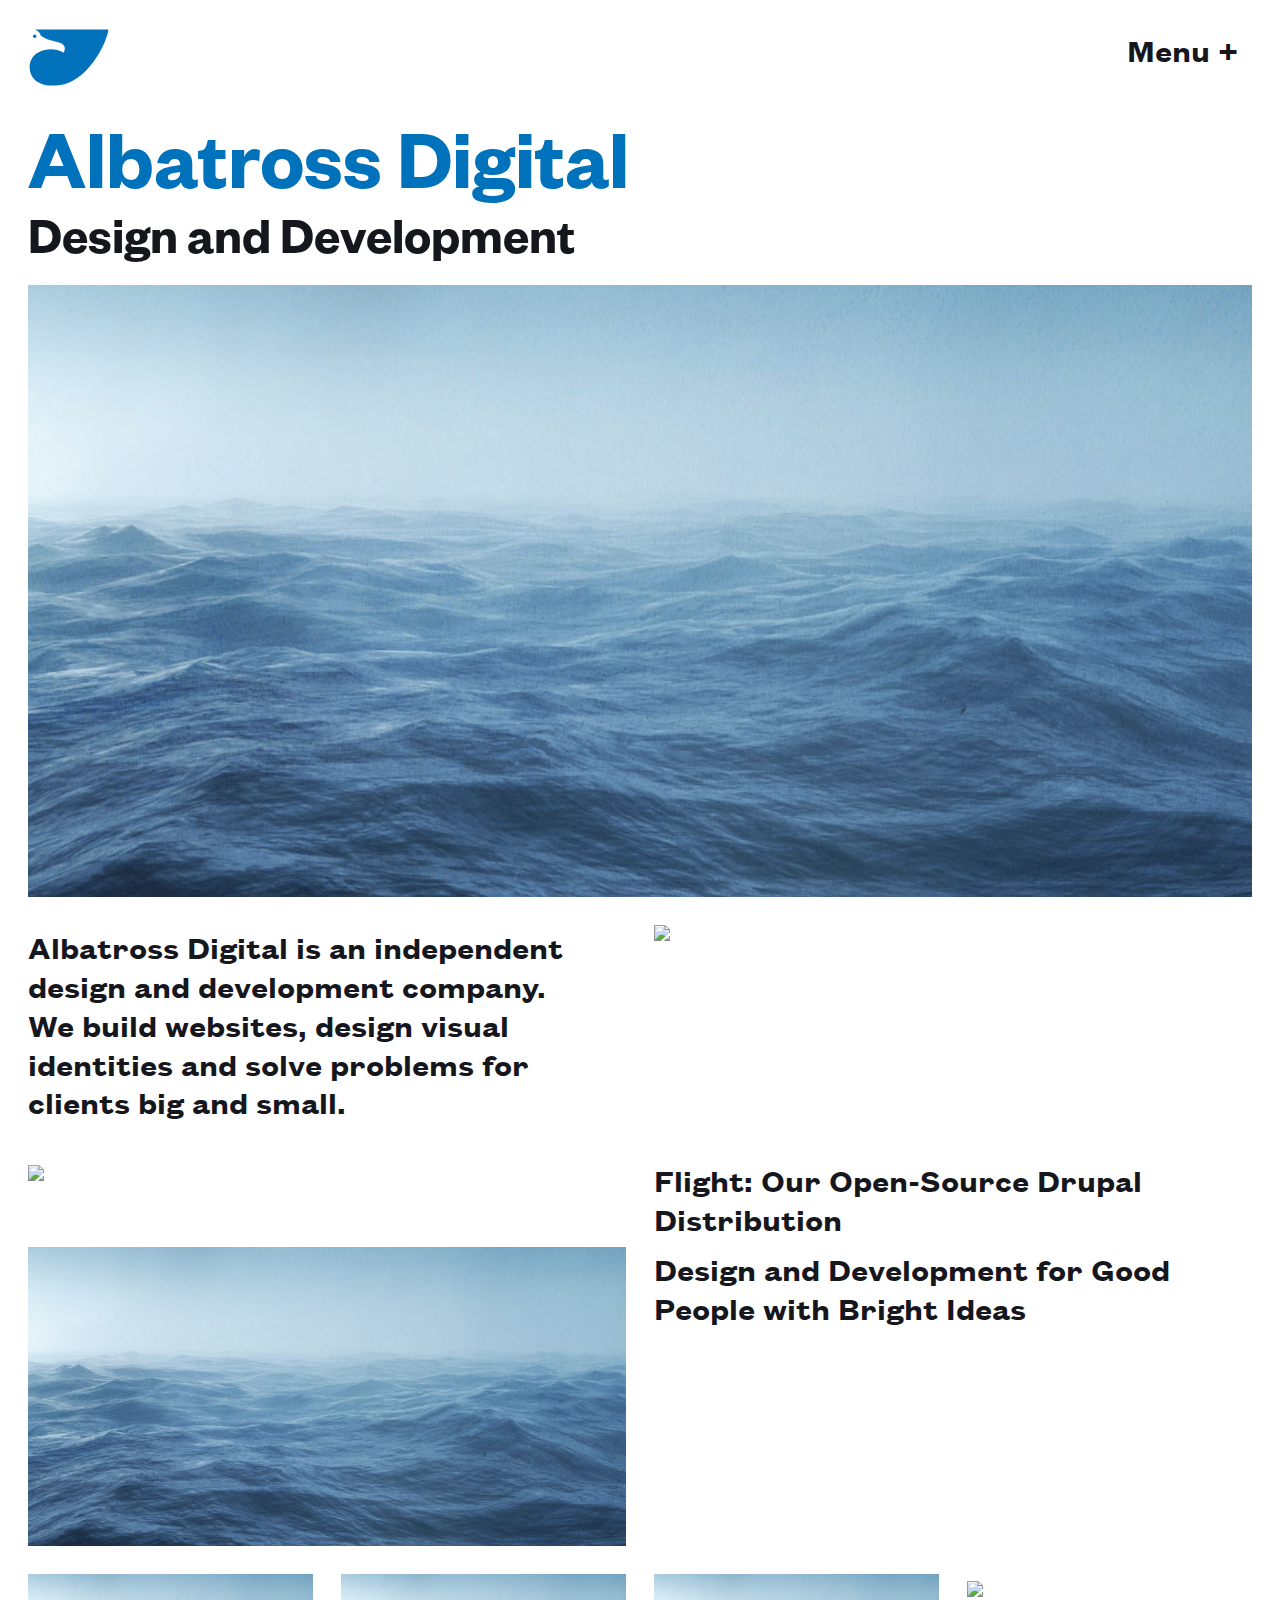
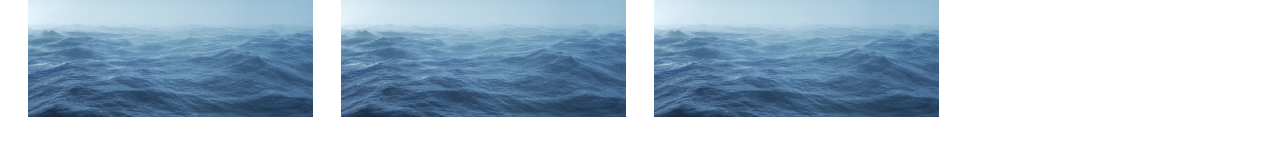
==== app/index.html @ 4531837c "adding imgs and updated about index and projects" ====
<!doctype html>
<html class="no-js" lang="en" >
  <head>
    <meta charset="utf-8">
    <meta name="viewport" content="width=device-width, initial-scale=1.0">
    <title>Foundation project</title>
    <!-- build:css css/libraries.min.css -->
    <link rel="stylesheet" href="bower_components/font-awesome/css/font-awesome.css">
    <!-- bower:css -->
    <!-- endbower -->
    <!-- endbuild -->
    <!-- build:css css/app.min.css -->
    <link rel="stylesheet" href="css/app.css">
    <link rel="stylesheet" href="css/app_override.css">
    <!-- endbuild -->
    <!-- build:js js/vendor/modernizr.min.js -->
    <script src="bower_components/modernizr/modernizr.js"></script>
    <script src="//use.typekit.net/ivk3gyu.js"></script>
    <script>try{Typekit.load();}catch(e){}</script>
    <!-- endbuild -->
  </head>
  <body>

    <div class="row">
      <div class="columns small-6 large-6">
        <a href="#"><img class="logo" src="images/logo.svg"></a>
      </div>
      <div class="columns small-6 large-6">
        <h3 class="right menu">Menu +</h3>
      </div>
    </div>
    
    <div class="row">
      <div class="columns large-12">
        <h1 class="wordmark">Albatross Digital</h1>
      </div>
    </div>
    <div class="row">
      <div class="columns medium-10 large-8 end">
        <h2 class="sub-title">Design and Development</h2>
      </div>
    </div>

    <div class="row">
      <div class="columns large-12 project-img-wide">
        <img src="images/ocean.jpg">
      </div>
    </div>

    <div class="row">
      <div class="columns medium-6 large-6 body-content">
        <h3>Albatross Digital is an independent design and development company. We build websites, design visual identities and solve problems for clients big and small.</h3>
      </div>
      <div class="columns medium-6 large-6">
        <img class="project-img" src="images/pioneer3.jpg">
      </div>
    </div>

    <div class="row">
      <div class="columns medium-6 large-6 project-img">
        <img src="images/pioneer3.jpg">
      </div>
      <div class="columns medium-6 large-6 note-teaser">
        <h3><a href="#">Flight: Our Open-Source Drupal Distribution</a></h3>
      </div>
    </div>

    <div class="row">
      <div class="columns medium-6 large-6 project-img">
        <img src="images/ocean.jpg">
      </div>
      <div class="columns medium-6 large-6 end">
        <h3><a href="#">Design and Development for Good People with Bright Ideas</a></h3>
      </div>
    </div>

    <div class="row">
      <div class="columns medium-6 large-3 project-img">
        <img src="images/ocean.jpg">
      </div>
      <div class="columns medium-6 large-3 end">
        <img src="images/ocean.jpg">
      </div>
      <div class="columns medium-6 large-3 project-img">
        <img src="images/ocean.jpg">
      </div>
      <div class="columns medium-6 large-3 end">
        <img src="images/pioneer3.jpg">
      </div>
    </div>





    <!-- build:js js/vendor/libraries.min.js -->
    <!-- bower:js -->
    <script src="bower_components/jquery/dist/jquery.js"></script>
    <script src="bower_components/fastclick/lib/fastclick.js"></script>
    <!-- endbower -->
    <!-- endbuild -->
    <!-- build:js js/vendor/foundation.min.js -->
    <script src="bower_components/foundation/js/foundation/foundation.js"></script>
    <script src="bower_components/foundation/js/foundation/foundation.abide.js"></script>
    <script src="bower_components/foundation/js/foundation/foundation.accordion.js"></script>
    <script src="bower_components/foundation/js/foundation/foundation.alert.js"></script>
    <script src="bower_components/foundation/js/foundation/foundation.clearing.js"></script>
    <script src="bower_components/foundation/js/foundation/foundation.dropdown.js"></script>
    <script src="bower_components/foundation/js/foundation/foundation.equalizer.js"></script>
    <script src="bower_components/foundation/js/foundation/foundation.interchange.js"></script>
    <script src="bower_components/foundation/js/foundation/foundation.joyride.js"></script>
    <script src="bower_components/foundation/js/foundation/foundation.magellan.js"></script>
    <script src="bower_components/foundation/js/foundation/foundation.offcanvas.js"></script>
    <script src="bower_components/foundation/js/foundation/foundation.orbit.js"></script>
    <script src="bower_components/foundation/js/foundation/foundation.reveal.js"></script>
    <script src="bower_components/foundation/js/foundation/foundation.slider.js"></script>
    <script src="bower_components/foundation/js/foundation/foundation.tab.js"></script>
    <script src="bower_components/foundation/js/foundation/foundation.tooltip.js"></script>
    <script src="bower_components/foundation/js/foundation/foundation.topbar.js"></script>
    <!-- endbuild -->
    <!-- build:js js/app.min.js -->
    <script src="js/app.js"></script>
    <!-- endbuild -->
  </body>
</html>
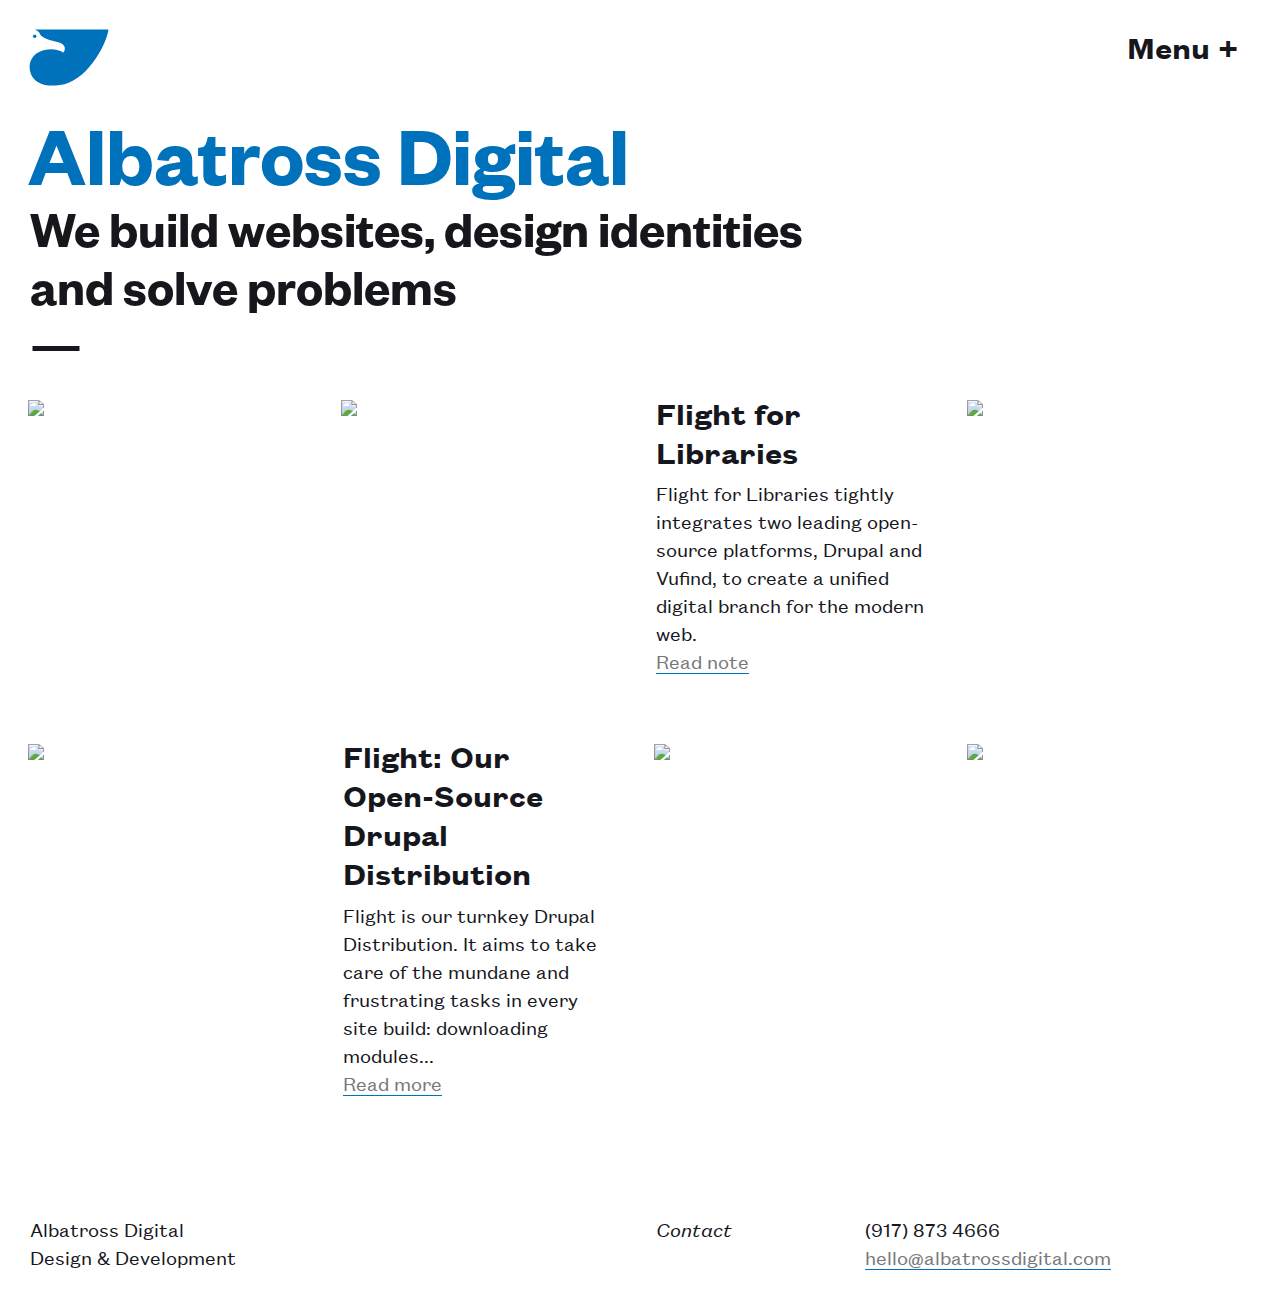
==== commit 4d3e8607: "updated some copy language" ====
--- a/app/index.html
+++ b/app/index.html
@@ -15,79 +15,92 @@
     <!-- endbuild -->
     <!-- build:js js/vendor/modernizr.min.js -->
     <script src="bower_components/modernizr/modernizr.js"></script>
-    <script src="//use.typekit.net/ivk3gyu.js"></script>
-    <script>try{Typekit.load();}catch(e){}</script>
     <!-- endbuild -->
   </head>
   <body>
-
     <div class="row">
-      <div class="columns small-6 large-6">
+      <div class="columns small-4 large-6">
         <a href="#"><img class="logo" src="images/logo.svg"></a>
       </div>
-      <div class="columns small-6 large-6">
+      <div class="columns small-8 large-6">
         <h3 class="right menu">Menu +</h3>
-      </div>
-    </div>
-    
-    <div class="row">
-      <div class="columns large-12">
-        <h1 class="wordmark">Albatross Digital</h1>
-      </div>
-    </div>
-    <div class="row">
-      <div class="columns medium-10 large-8 end">
-        <h2 class="sub-title">Design and Development</h2>
       </div>
     </div>
 
     <div class="row">
-      <div class="columns large-12 project-img-wide">
-        <img src="images/ocean.jpg">
+      <div class="columns large-10">
+        <h1 class="wordmark">Albatross Digital</h1>
       </div>
     </div>
 
     <div class="row">
-      <div class="columns medium-6 large-6 body-content">
-        <h3>Albatross Digital is an independent design and development company. We build websites, design visual identities and solve problems for clients big and small.</h3>
-      </div>
-      <div class="columns medium-6 large-6">
-        <img class="project-img" src="images/pioneer3.jpg">
+      <div class="columns medium-12 large-10">
+        <h2>We build websites, design identities and solve problems<br>&mdash;</h2>
       </div>
     </div>
 
-    <div class="row">
-      <div class="columns medium-6 large-6 project-img">
-        <img src="images/pioneer3.jpg">
-      </div>
-      <div class="columns medium-6 large-6 note-teaser">
-        <h3><a href="#">Flight: Our Open-Source Drupal Distribution</a></h3>
+    <div class="row medium-padding">
+      <div class="columns large-12">
+        <div class="row">
+          <div class="columns medium-6 large-3 small-padding">
+            <img src="images/insta2.jpg">
+          </div>
+          <div class="columns medium-6 large-3 small-padding">
+            <img src="images/insta1.jpg">
+          </div>
+          <div class="columns medium-6 large-3 small-padding">
+            <h3><a>Flight for Libraries</a></h3>
+            <p>Flight for Libraries tightly integrates two leading open-source platforms, Drupal and Vufind, to create a unified digital branch for the modern web.<br><a>Read note</a></p>
+          </div>
+          <div class="columns medium-6 large-3 small-padding">
+            <img src="images/insta3.jpg">
+          </div>
+        </div>
       </div>
     </div>
 
-    <div class="row">
-      <div class="columns medium-6 large-6 project-img">
-        <img src="images/ocean.jpg">
-      </div>
-      <div class="columns medium-6 large-6 end">
-        <h3><a href="#">Design and Development for Good People with Bright Ideas</a></h3>
+    <div class="row medium-padding">
+      <div class="columns large-12">
+        <div class="row">
+          <div class="columns medium-6 large-3 small-padding">
+            <img src="images/insta2.jpg">
+          </div>
+          <div class="columns medium-6 large-3 small-padding">
+            <h3><a>Flight: Our Open-Source Drupal Distribution</a></h3>
+            <p>Flight is our turnkey Drupal Distribution.  It aims to take care of the mundane and frustrating tasks in every site build: downloading modules...<br><a>Read more</a></p>
+          </div>
+          <div class="columns medium-6 large-3 small-padding">
+            <img src="images/insta3.jpg">
+          </div>
+          <div class="columns medium-6 large-3 small-padding">
+            <img src="images/insta4.jpg">
+          </div>
+        </div>
       </div>
     </div>
 
-    <div class="row">
-      <div class="columns medium-6 large-3 project-img">
-        <img src="images/ocean.jpg">
+
+
+
+    <div class="row footer">
+
+      <div class="columns small-12 large-6">
+        <p>Albatross Digital<br>Design &amp; Development</p>
       </div>
-      <div class="columns medium-6 large-3 end">
-        <img src="images/ocean.jpg">
-      </div>
-      <div class="columns medium-6 large-3 project-img">
-        <img src="images/ocean.jpg">
-      </div>
-      <div class="columns medium-6 large-3 end">
-        <img src="images/pioneer3.jpg">
+
+      <div class="columns small-12 large-6">
+
+        <div class="row">
+          <div class="columns small-12 large-4">
+            <h5>Contact</h5>
+          </div>
+          <div class="columns small-12 large-8">
+            <p>(917) 873 4666<br><a>hello@albatrossdigital.com</a></p>
+          </div>
+        </div>
       </div>
     </div>
+         
 
 
 
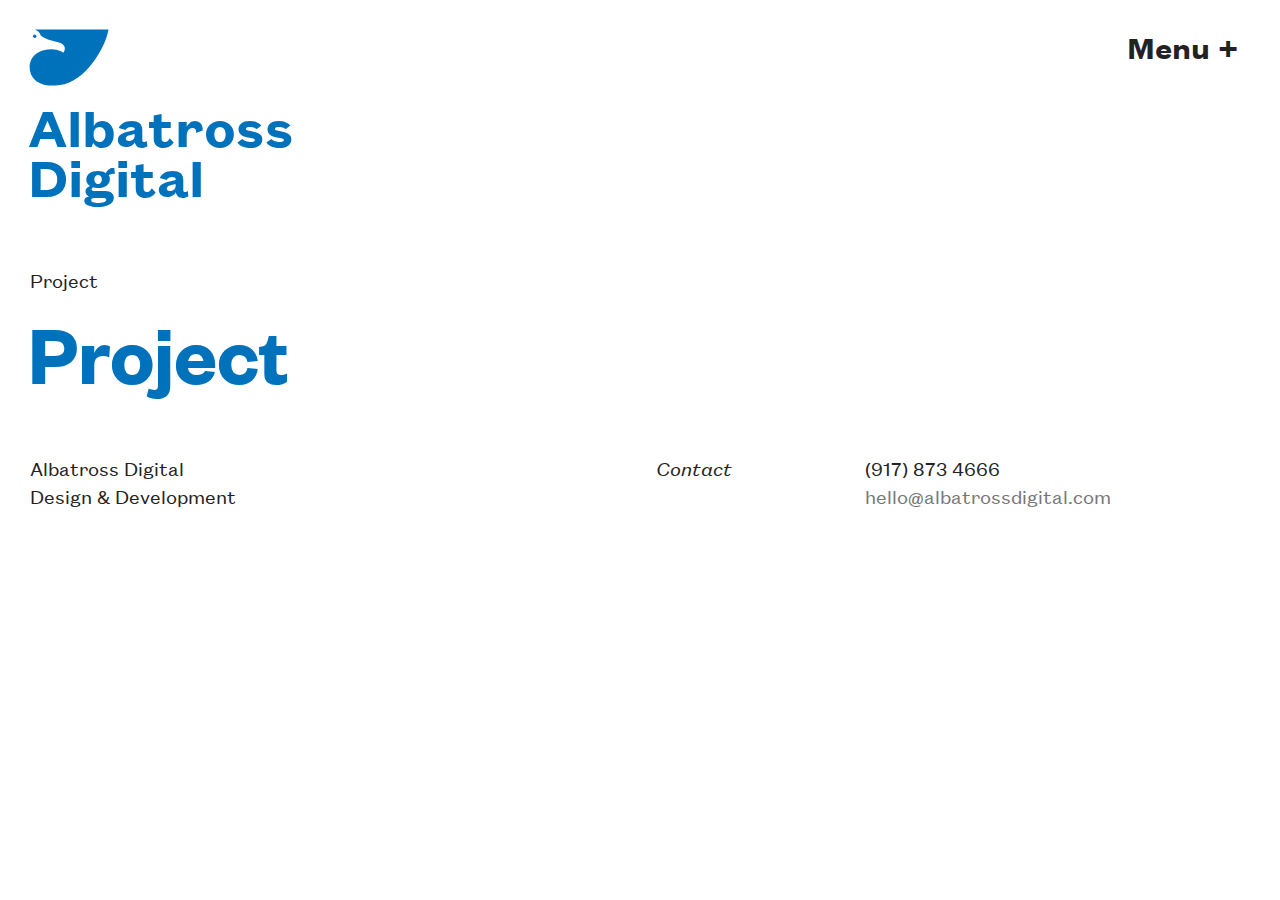
==== commit 5277de2e: "tweaks to html files and sass" ====
--- a/app/index.html
+++ b/app/index.html
@@ -23,61 +23,28 @@
         <a href="#"><img class="logo" src="images/logo.svg"></a>
       </div>
       <div class="columns small-8 large-6">
-        <h3 class="right menu">Menu +</h3>
+        <h3 class="right menu"><a>Menu +</a></h3>
       </div>
     </div>
 
-    <div class="row">
+    <div class="row large-padding">
       <div class="columns large-10">
-        <h1 class="wordmark">Albatross Digital</h1>
+        <h1 class="wordmark"><a>Albatross<br>Digital</a></h1>
       </div>
     </div>
 
     <div class="row">
       <div class="columns medium-12 large-10">
-        <h2>We build websites, design identities and solve problems<br>&mdash;</h2>
+        <p>Project</p>
       </div>
     </div>
 
-    <div class="row medium-padding">
-      <div class="columns large-12">
-        <div class="row">
-          <div class="columns medium-6 large-3 small-padding">
-            <img src="images/insta2.jpg">
-          </div>
-          <div class="columns medium-6 large-3 small-padding">
-            <img src="images/insta1.jpg">
-          </div>
-          <div class="columns medium-6 large-3 small-padding">
-            <h3><a>Flight for Libraries</a></h3>
-            <p>Flight for Libraries tightly integrates two leading open-source platforms, Drupal and Vufind, to create a unified digital branch for the modern web.<br><a>Read note</a></p>
-          </div>
-          <div class="columns medium-6 large-3 small-padding">
-            <img src="images/insta3.jpg">
-          </div>
-        </div>
+    <div class="row">
+      <div class="columns medium-12 large-10">
+        <h1>Project</h1>
       </div>
     </div>
 
-    <div class="row medium-padding">
-      <div class="columns large-12">
-        <div class="row">
-          <div class="columns medium-6 large-3 small-padding">
-            <img src="images/insta2.jpg">
-          </div>
-          <div class="columns medium-6 large-3 small-padding">
-            <h3><a>Flight: Our Open-Source Drupal Distribution</a></h3>
-            <p>Flight is our turnkey Drupal Distribution.  It aims to take care of the mundane and frustrating tasks in every site build: downloading modules...<br><a>Read more</a></p>
-          </div>
-          <div class="columns medium-6 large-3 small-padding">
-            <img src="images/insta3.jpg">
-          </div>
-          <div class="columns medium-6 large-3 small-padding">
-            <img src="images/insta4.jpg">
-          </div>
-        </div>
-      </div>
-    </div>
 
 
 
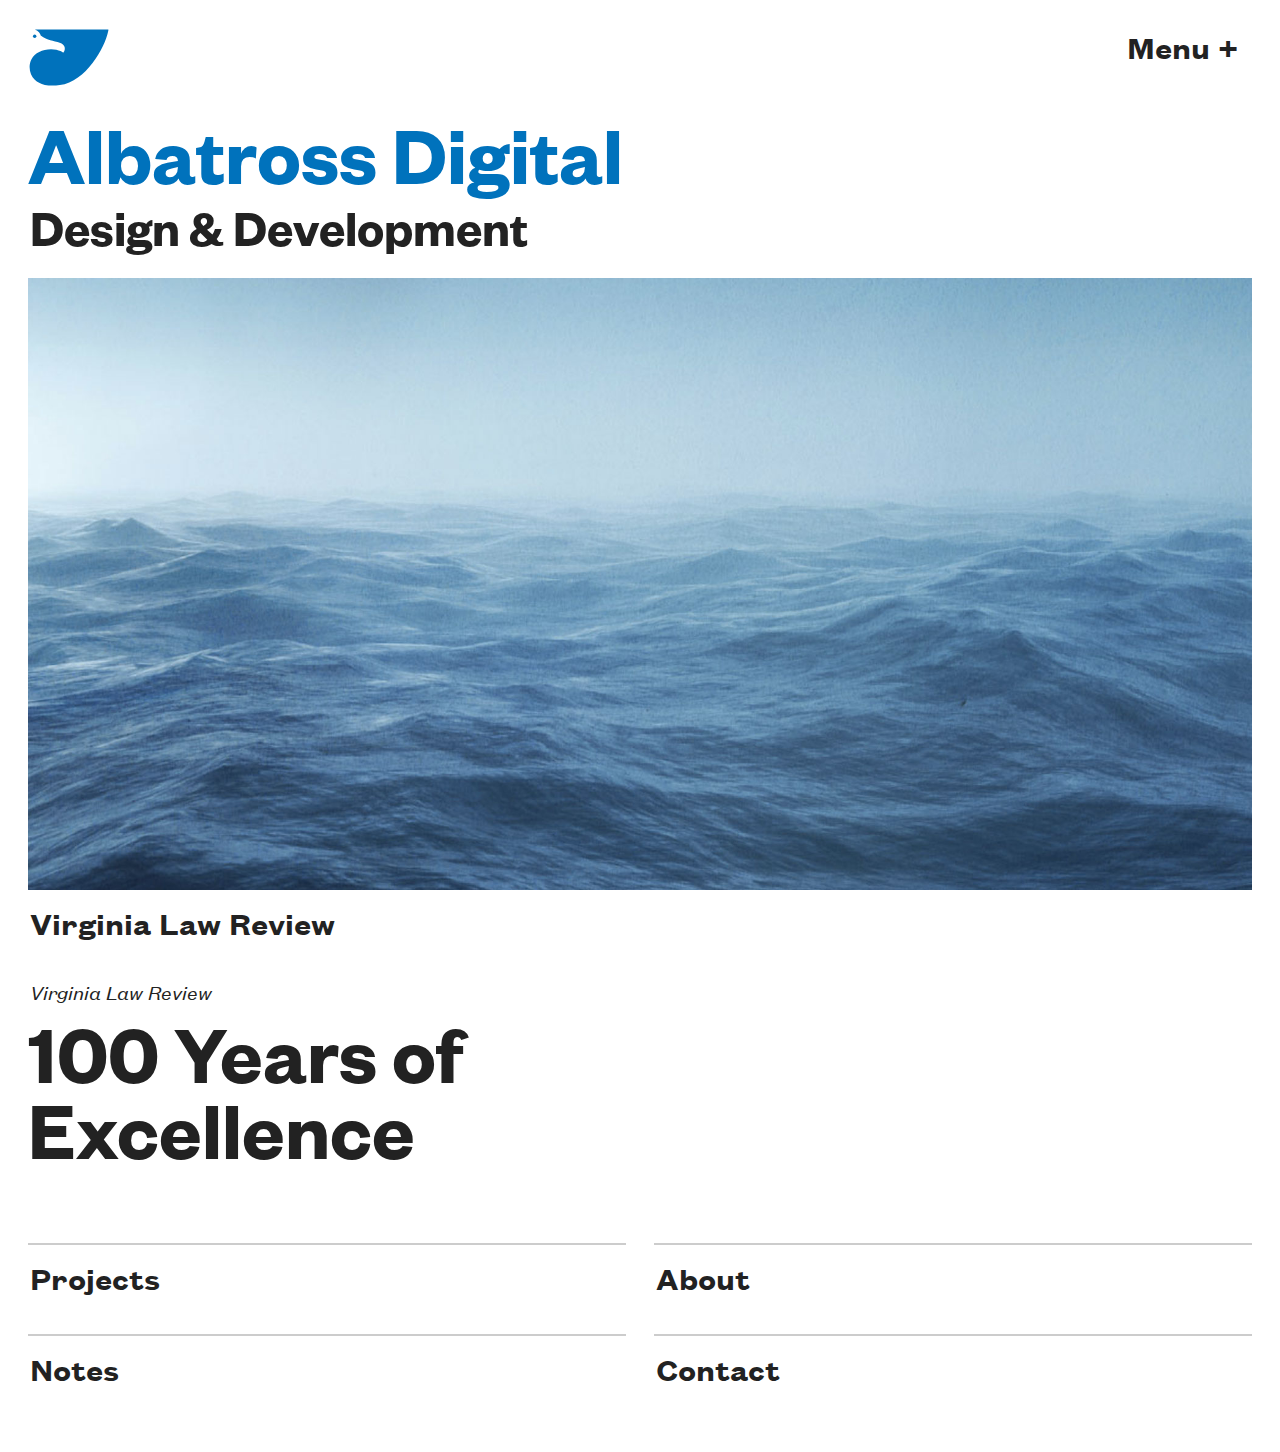
==== commit 0efeb89d: "updated home and  menu" ====
--- a/app/index.html
+++ b/app/index.html
@@ -18,58 +18,170 @@
     <!-- endbuild -->
   </head>
   <body>
+
     <div class="row">
       <div class="columns small-4 large-6">
         <a href="#"><img class="logo" src="images/logo.svg"></a>
       </div>
       <div class="columns small-8 large-6">
-        <h3 class="right menu"><a>Menu +</a></h3>
-      </div>
-    </div>
+        <h3 class="right menu"><a href="/menu.html">Menu +</a></h3>
+      </div>
+    </div>
+
+    <div class="row">
+      <div class="columns large-12">
+        <h1 class="wordmark">Albatross Digital</h1>
+      </div>
+    </div>
+
+    <div class="row">
+      <div class="columns large-12">
+        <h2 class="tagline">Design &amp; Development</h2>
+      </div>
+    </div>
+
+    <div class="row small-padding">
+      <div class="columns large-12">
+        <img src="images/ocean.jpg">
+      </div>
+    </div>
+
+    <div class="row small-padding">
+      <div class="columns large-6 small-padding">
+        <h3>Virginia Law Review</h3>
+      </div>
+    </div>
+
 
     <div class="row large-padding">
-      <div class="columns large-10">
-        <h1 class="wordmark"><a>Albatross<br>Digital</a></h1>
-      </div>
-    </div>
-
-    <div class="row">
-      <div class="columns medium-12 large-10">
-        <p>Project</p>
-      </div>
-    </div>
-
-    <div class="row">
-      <div class="columns medium-12 large-10">
-        <h1>Project</h1>
-      </div>
-    </div>
-
-
-
-
-
-    <div class="row footer">
-
-      <div class="columns small-12 large-6">
-        <p>Albatross Digital<br>Design &amp; Development</p>
-      </div>
-
-      <div class="columns small-12 large-6">
-
-        <div class="row">
-          <div class="columns small-12 large-4">
-            <h5>Contact</h5>
-          </div>
-          <div class="columns small-12 large-8">
-            <p>(917) 873 4666<br><a>hello@albatrossdigital.com</a></p>
-          </div>
-        </div>
-      </div>
-    </div>
-         
-
-
+      <div class="columns large-6 small-padding">
+        <h5>Virginia Law Review</h5>
+        <h1 class="uva"><a>100 Years of Excellence</a></h1>
+      </div>
+    </div>
+
+
+
+
+    <div class="row medium-padding">
+      <div class="columns medium-6 large-6">
+
+        <div class="row">
+          <div class="columns large-12">
+            <div class="menu-teaser">
+              <div class="row">
+                <div class="columns large-12">
+                  <h3><a>Projects</a></h3>
+                </div>
+              </div>
+            </div>
+          </div>
+        </div>
+
+        <div class="row">
+          <div class="columns large-12">
+            <div class="menu-teaser">
+              <div class="row">
+                <div class="columns large-10 end">
+                  <h3><a>Notes</a></h3>
+                </div>
+              </div>
+            </div>
+          </div>
+        </div>
+      </div>
+
+      <div class="columns medium-6 large-6">
+
+        <div class="row">
+          <div class="columns large-12">
+            <div class="menu-teaser">
+              <div class="row">
+                <div class="columns large-12">
+                  <h3><a>About</a></h3>
+                </div>
+              </div>
+            </div>
+          </div>
+        </div>
+
+        <div class="row">
+          <div class="columns large-12">
+            <div class="menu-teaser">
+              <div class="row">
+                <div class="columns large-10 end">
+                  <h3><a>Contact</a></h3>
+                </div>
+              </div>
+            </div>
+          </div>
+        </div>
+      </div>
+    </div>
+
+
+
+
+
+
+
+    <!-- menu
+    <div class="row medium-padding">
+      <div class="columns medium-6 large-6">
+
+        <div class="row">
+          <div class="columns large-12">
+            <div class="note-teaser">
+              <div class="row">
+                <div class="columns large-12">
+                  <h3><a>Projects</a></h3>
+                </div>
+              </div>
+            </div>
+          </div>
+        </div>
+
+        <div class="row">
+          <div class="columns large-12">
+            <div class="note-teaser">
+              <div class="row">
+                <div class="columns large-12">
+                  <h3><a>Notes</a></h3>
+                </div>
+              </div>
+            </div>
+          </div>
+        </div>
+      </div>
+       <div class="columns medium-6 large-6">
+
+        <div class="row">
+          <div class="columns large-12">
+            <div class="note-teaser">
+              <div class="row">
+                <div class="columns large-12">
+                  <h3><a>About</a></h3>
+                </div>
+              </div>
+            </div>
+          </div>
+        </div>
+
+        <div class="row">
+          <div class="columns large-12">
+            <div class="note-teaser">
+              <div class="row">
+                <div class="columns large-12">
+                  <h3><a>Contact</a></h3>
+                </div>
+              </div>
+            </div>
+          </div>
+        </div>
+      </div>
+    </div>
+
+        
 
 
 
